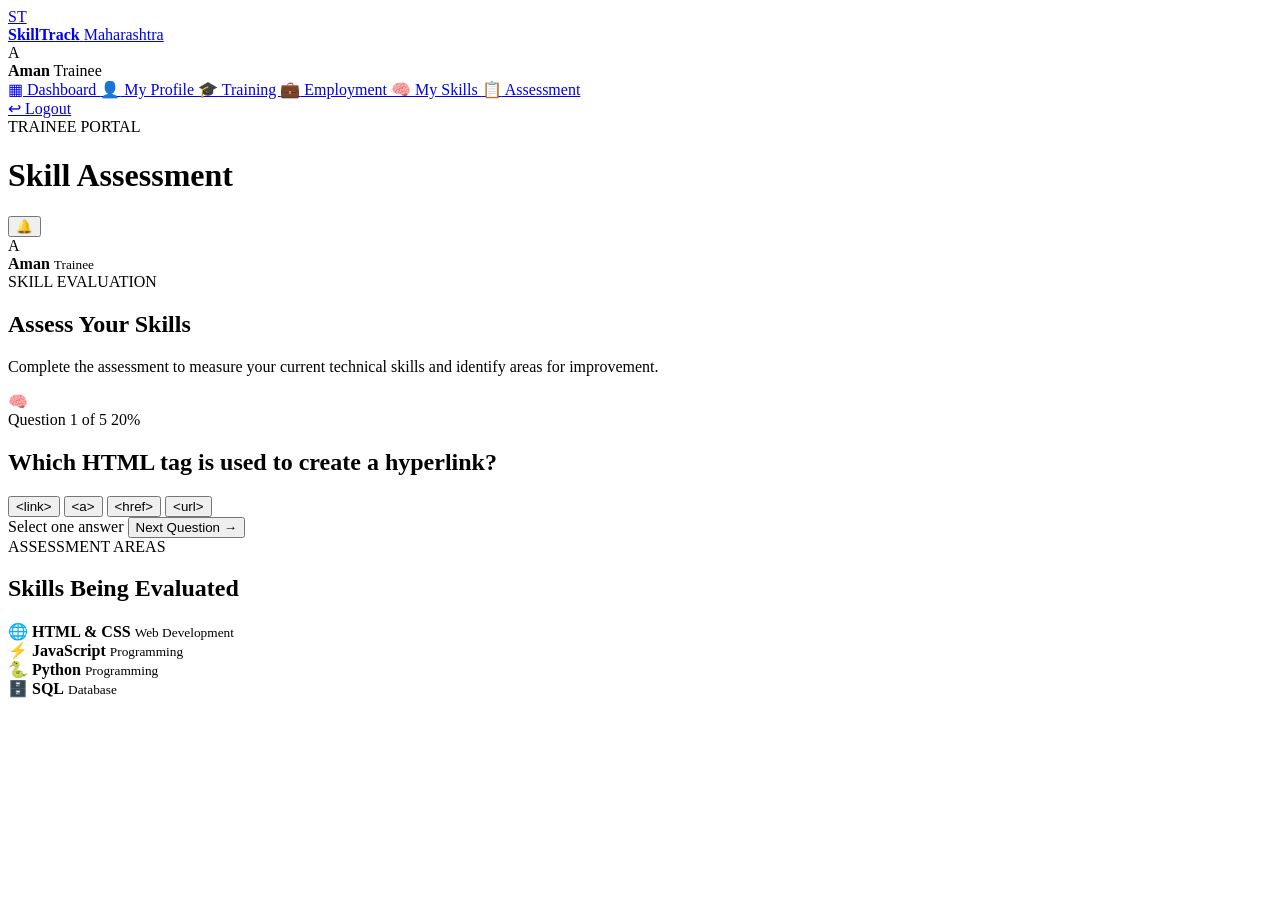
==== assessment.html @ 4063da8e "Create assessment.html" ====
<!DOCTYPE html>
<html lang="en">

<head>
    <meta charset="UTF-8">
    <meta name="viewport" content="width=device-width, initial-scale=1.0">

    <title>Skill Assessment | SkillTrack Maharashtra</title>

    <link rel="stylesheet" href="assessment.css">
</head>

<body>

    <!-- SIDEBAR -->

    <aside class="sidebar">

        <a href="index.html" class="logo">
            <div class="logo-icon">
                ST
            </div>

            <div class="logo-text">
                <strong>SkillTrack</strong>
                <span>Maharashtra</span>
            </div>
        </a>


        <div class="profile-mini">

            <div class="profile-photo">
                A
            </div>

            <div>
                <strong>Aman</strong>
                <span>Trainee</span>
            </div>

        </div>


        <nav class="sidebar-nav">

            <a href="trainee.html">
                <span>▦</span>
                Dashboard
            </a>

            <a href="#">
                <span>👤</span>
                My Profile
            </a>

            <a href="#">
                <span>🎓</span>
                Training
            </a>

            <a href="employment.html">
                <span>💼</span>
                Employment
            </a>

            <a href="#">
                <span>🧠</span>
                My Skills
            </a>

            <a href="assessment.html" class="active">
                <span>📋</span>
                Assessment
            </a>

        </nav>


        <div class="sidebar-bottom">

            <a href="index.html">
                <span>↩</span>
                Logout
            </a>

        </div>

    </aside>


    <!-- MAIN CONTENT -->

    <main class="main">

        <header class="topbar">

            <div>

                <span class="page-label">
                    TRAINEE PORTAL
                </span>

                <h1>
                    Skill Assessment
                </h1>

            </div>


            <div class="top-actions">

                <button class="notification">
                    🔔
                </button>

                <div class="user-menu">

                    <div class="user-avatar">
                        A
                    </div>

                    <div>
                        <strong>Aman</strong>
                        <small>Trainee</small>
                    </div>

                </div>

            </div>

        </header>


        <!-- INTRO -->

        <section class="intro-card">

            <div>

                <span class="card-label">
                    SKILL EVALUATION
                </span>

                <h2>
                    Assess Your Skills
                </h2>

                <p>
                    Complete the assessment to measure your current
                    technical skills and identify areas for improvement.
                </p>

            </div>

            <div class="assessment-icon">
                🧠
            </div>

        </section>


        <!-- ASSESSMENT -->

        <section class="assessment-card">

            <div class="question-header">

                <span>
                    Question 1 of 5
                </span>

                <span>
                    20%
                </span>

            </div>


            <div class="progress">
                <div class="progress-bar"></div>
            </div>


            <h2>
                Which HTML tag is used to create a hyperlink?
            </h2>


            <div class="options">

                <button onclick="selectAnswer(this)">
                    &lt;link&gt;
                </button>

                <button onclick="selectAnswer(this)">
                    &lt;a&gt;
                </button>

                <button onclick="selectAnswer(this)">
                    &lt;href&gt;
                </button>

                <button onclick="selectAnswer(this)">
                    &lt;url&gt;
                </button>

            </div>


            <div class="assessment-footer">

                <span>
                    Select one answer
                </span>

                <button class="next-btn" onclick="nextQuestion()">
                    Next Question →
                </button>

            </div>

        </section>


        <!-- SKILL AREAS -->

        <section class="skill-section">

            <div class="section-heading">

                <div>

                    <span class="card-label">
                        ASSESSMENT AREAS
                    </span>

                    <h2>
                        Skills Being Evaluated
                    </h2>

                </div>

            </div>


            <div class="skill-grid">

                <div class="skill-box">
                    <span>🌐</span>
                    <strong>HTML & CSS</strong>
                    <small>Web Development</small>
                </div>

                <div class="skill-box">
                    <span>⚡</span>
                    <strong>JavaScript</strong>
                    <small>Programming</small>
                </div>

                <div class="skill-box">
                    <span>🐍</span>
                    <strong>Python</strong>
                    <small>Programming</small>
                </div>

                <div class="skill-box">
                    <span>🗄️</span>
                    <strong>SQL</strong>
                    <small>Database</small>
                </div>

            </div>

        </section>

    </main>


    <script>

        function selectAnswer(button) {

            let buttons = document.querySelectorAll(".options button");

            buttons.forEach(function(btn) {
                btn.classList.remove("selected");
            });

            button.classList.add("selected");
        }


        function nextQuestion() {

            alert("Next question will be loaded here.");

        }

    </script>

</body>

</html>
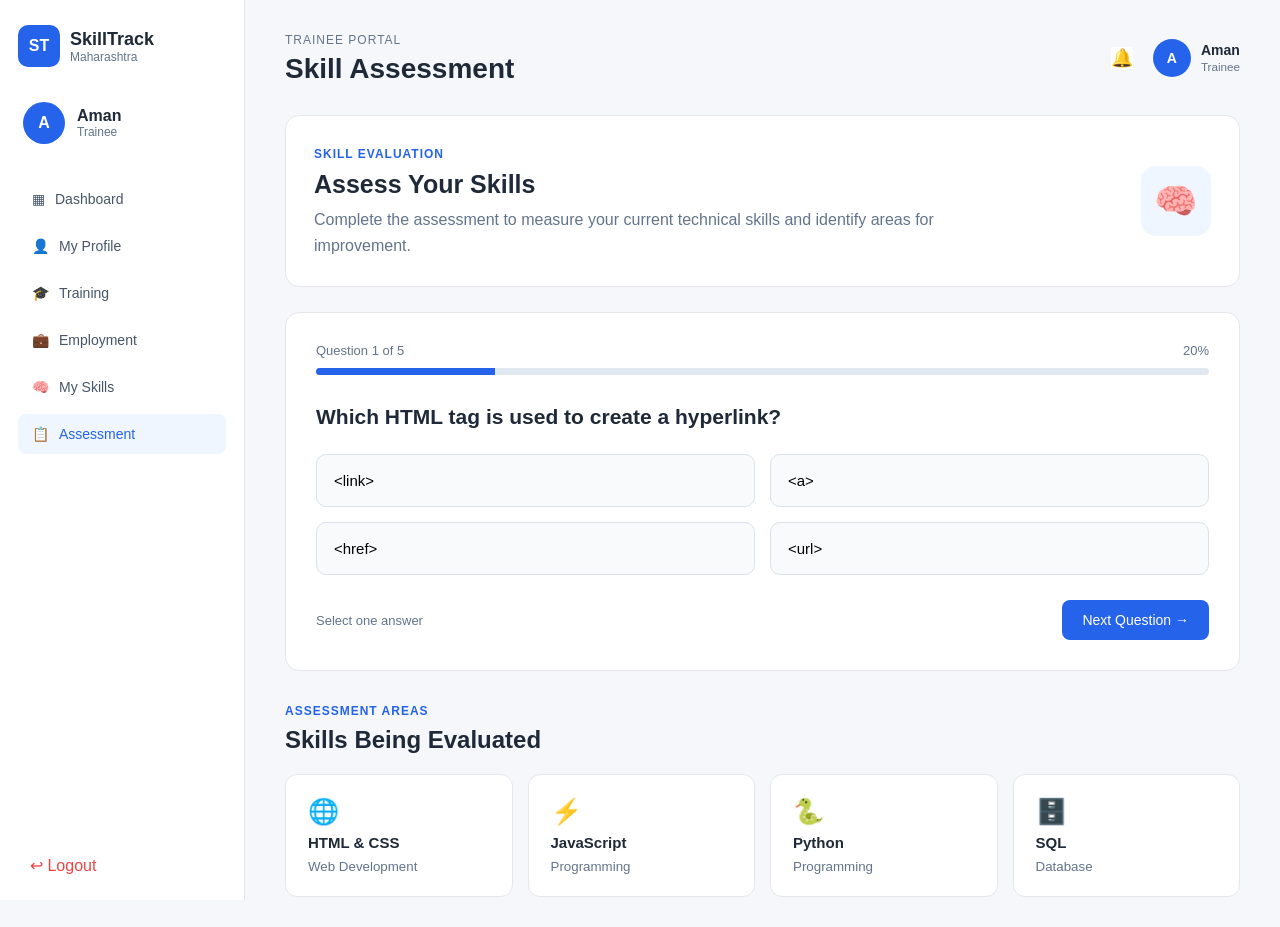
==== commit 023a86fb: "Update assessment.html" ====
--- a/assessment.html
+++ b/assessment.html
@@ -279,25 +279,174 @@
 
     <script>
 
-        function selectAnswer(button) {
-
-            let buttons = document.querySelectorAll(".options button");
-
-            buttons.forEach(function(btn) {
-                btn.classList.remove("selected");
-            });
-
-            button.classList.add("selected");
-        }
-
-
-        function nextQuestion() {
-
-            alert("Next question will be loaded here.");
-
-        }
-
-    </script>
+    let currentQuestion = 0;
+    let score = 0;
+    let selectedAnswer = "";
+
+    const questions = [
+
+    {
+        question: "Which HTML tag is used to create a hyperlink?",
+        options: ["<link>", "<a>", "<href>", "<url>"],
+        answer: "<a>"
+    },
+
+    {
+        question: "Which language is mainly used to add interactivity to a web page?",
+        options: ["HTML", "CSS", "JavaScript", "SQL"],
+        answer: "JavaScript"
+    },
+
+    {
+        question: "Which language is commonly used for data analysis and AI?",
+        options: ["Python", "HTML", "CSS", "XML"],
+        answer: "Python"
+    },
+
+    {
+        question: "Which SQL command is used to retrieve data from a table?",
+        options: ["INSERT", "SELECT", "DELETE", "UPDATE"],
+        answer: "SELECT"
+    },
+
+    {
+        question: "Which technology is used to style an HTML webpage?",
+        options: ["Python", "CSS", "SQL", "Java"],
+        answer: "CSS"
+    }
+
+];
+
+
+function loadQuestion() {
+
+    let question = questions[currentQuestion];
+
+    document.querySelector(".assessment-card h2").innerText =
+        question.question;
+
+    let buttons = document.querySelectorAll(".options button");
+
+    buttons.forEach(function(button, index) {
+
+        button.innerText = question.options[index];
+
+        button.classList.remove("selected");
+
+    });
+
+    document.querySelector(".question-header span:first-child").innerText =
+        "Question " + (currentQuestion + 1) + " of " + questions.length;
+
+    document.querySelector(".question-header span:last-child").innerText =
+        ((currentQuestion + 1) * 20) + "%";
+
+    document.querySelector(".progress-bar").style.width =
+        ((currentQuestion + 1) * 20) + "%";
+
+    selectedAnswer = "";
+
+}
+
+
+function selectAnswer(button) {
+
+    let buttons = document.querySelectorAll(".options button");
+
+    buttons.forEach(function(btn) {
+
+        btn.classList.remove("selected");
+
+    });
+
+    button.classList.add("selected");
+
+    selectedAnswer = button.innerText;
+
+}
+
+
+function nextQuestion() {
+
+    if (selectedAnswer === "") {
+
+        alert("Please select an answer.");
+
+        return;
+
+    }
+
+
+    if (selectedAnswer === questions[currentQuestion].answer) {
+
+        score++;
+
+    }
+
+
+    currentQuestion++;
+
+
+    if (currentQuestion < questions.length) {
+
+        loadQuestion();
+
+    } else {
+
+        showResult();
+
+    }
+
+}
+
+
+function showResult() {
+
+    let percentage = (score / questions.length) * 100;
+
+    document.querySelector(".assessment-card").innerHTML = `
+
+        <div class="result">
+
+            <span class="card-label">
+                ASSESSMENT COMPLETED
+            </span>
+
+            <h2>Your Skill Assessment Result</h2>
+
+            <div class="score">
+                ${percentage}%
+            </div>
+
+            <p>
+                You answered ${score} out of ${questions.length}
+                questions correctly.
+            </p>
+
+            <h3>
+                ${
+                    percentage >= 80
+                    ? "Excellent Skill Level 🚀"
+                    : percentage >= 60
+                    ? "Good Skill Level 👍"
+                    : "Needs Improvement 📚"
+                }
+            </h3>
+
+            <button class="next-btn" onclick="location.reload()">
+                Take Assessment Again
+            </button>
+
+        </div>
+
+    `;
+
+}
+
+
+loadQuestion();
+
+</script>
 
 </body>
 
--- a/assessment.css
+++ b/assessment.css
@@ -0,0 +1,440 @@
+* {
+    margin: 0;
+    padding: 0;
+    box-sizing: border-box;
+}
+
+body {
+    font-family: Arial, sans-serif;
+    background: #f5f7fb;
+    color: #1f2937;
+}
+
+
+/* SIDEBAR */
+
+.sidebar {
+    width: 245px;
+    height: 100vh;
+    background: white;
+    position: fixed;
+    left: 0;
+    top: 0;
+    padding: 25px 18px;
+    border-right: 1px solid #e5e7eb;
+}
+
+.logo {
+    display: flex;
+    align-items: center;
+    gap: 10px;
+    text-decoration: none;
+    color: #1f2937;
+}
+
+.logo-icon {
+    width: 42px;
+    height: 42px;
+    background: #2563eb;
+    color: white;
+    border-radius: 10px;
+    display: flex;
+    align-items: center;
+    justify-content: center;
+    font-weight: bold;
+}
+
+.logo-text {
+    display: flex;
+    flex-direction: column;
+}
+
+.logo-text strong {
+    font-size: 18px;
+}
+
+.logo-text span {
+    font-size: 12px;
+    color: #64748b;
+}
+
+
+.profile-mini {
+    display: flex;
+    align-items: center;
+    gap: 12px;
+    margin: 35px 5px;
+}
+
+.profile-photo {
+    width: 42px;
+    height: 42px;
+    background: #2563eb;
+    color: white;
+    border-radius: 50%;
+    display: flex;
+    align-items: center;
+    justify-content: center;
+    font-weight: bold;
+}
+
+.profile-mini div:last-child {
+    display: flex;
+    flex-direction: column;
+}
+
+.profile-mini span {
+    font-size: 12px;
+    color: #64748b;
+}
+
+
+.sidebar-nav {
+    display: flex;
+    flex-direction: column;
+    gap: 7px;
+}
+
+.sidebar-nav a {
+    text-decoration: none;
+    color: #475569;
+    padding: 12px 14px;
+    border-radius: 8px;
+    font-size: 14px;
+    display: flex;
+    align-items: center;
+    gap: 10px;
+}
+
+.sidebar-nav a:hover,
+.sidebar-nav a.active {
+    background: #eff6ff;
+    color: #2563eb;
+}
+
+
+.sidebar-bottom {
+    position: absolute;
+    bottom: 25px;
+    left: 30px;
+}
+
+.sidebar-bottom a {
+    text-decoration: none;
+    color: #ef4444;
+}
+
+
+/* MAIN */
+
+.main {
+    margin-left: 245px;
+    padding: 30px 40px;
+}
+
+
+/* TOPBAR */
+
+.topbar {
+    display: flex;
+    justify-content: space-between;
+    align-items: center;
+    margin-bottom: 30px;
+}
+
+.page-label {
+    font-size: 12px;
+    color: #64748b;
+    letter-spacing: 1px;
+}
+
+.topbar h1 {
+    font-size: 28px;
+    margin-top: 5px;
+}
+
+.top-actions {
+    display: flex;
+    align-items: center;
+    gap: 20px;
+}
+
+.notification {
+    border: none;
+    background: white;
+    font-size: 18px;
+    cursor: pointer;
+}
+
+.user-menu {
+    display: flex;
+    align-items: center;
+    gap: 10px;
+}
+
+.user-avatar {
+    width: 38px;
+    height: 38px;
+    background: #2563eb;
+    color: white;
+    border-radius: 50%;
+    display: flex;
+    align-items: center;
+    justify-content: center;
+    font-weight: bold;
+}
+
+.user-menu {
+    font-size: 14px;
+}
+
+.user-menu small {
+    display: block;
+    color: #64748b;
+    margin-top: 2px;
+}
+
+
+/* INTRO CARD */
+
+.intro-card {
+    background: white;
+    border-radius: 14px;
+    padding: 28px;
+    display: flex;
+    justify-content: space-between;
+    align-items: center;
+    border: 1px solid #e5e7eb;
+    margin-bottom: 25px;
+}
+
+.card-label {
+    font-size: 12px;
+    color: #2563eb;
+    font-weight: bold;
+    letter-spacing: 1px;
+}
+
+.intro-card h2 {
+    font-size: 25px;
+    margin: 8px 0;
+}
+
+.intro-card p {
+    color: #64748b;
+    max-width: 650px;
+    line-height: 1.6;
+}
+
+.assessment-icon {
+    width: 70px;
+    height: 70px;
+    background: #eff6ff;
+    border-radius: 15px;
+    display: flex;
+    align-items: center;
+    justify-content: center;
+    font-size: 35px;
+}
+
+
+/* ASSESSMENT CARD */
+
+.assessment-card {
+    background: white;
+    padding: 30px;
+    border-radius: 14px;
+    border: 1px solid #e5e7eb;
+    margin-bottom: 30px;
+}
+
+.question-header {
+    display: flex;
+    justify-content: space-between;
+    color: #64748b;
+    font-size: 13px;
+    margin-bottom: 10px;
+}
+
+.progress {
+    width: 100%;
+    height: 7px;
+    background: #e2e8f0;
+    border-radius: 10px;
+    overflow: hidden;
+    margin-bottom: 30px;
+}
+
+.progress-bar {
+    width: 20%;
+    height: 100%;
+    background: #2563eb;
+}
+
+.assessment-card h2 {
+    font-size: 21px;
+    margin-bottom: 25px;
+}
+
+
+/* OPTIONS */
+
+.options {
+    display: grid;
+    grid-template-columns: 1fr 1fr;
+    gap: 15px;
+}
+
+.options button {
+    padding: 17px;
+    background: #f8fafc;
+    border: 1px solid #dbe2ea;
+    border-radius: 10px;
+    text-align: left;
+    cursor: pointer;
+    font-size: 15px;
+}
+
+.options button:hover {
+    border-color: #2563eb;
+    background: #eff6ff;
+}
+
+.options button.selected {
+    border: 2px solid #2563eb;
+    background: #eff6ff;
+    color: #2563eb;
+    font-weight: bold;
+}
+
+
+/* FOOTER */
+
+.assessment-footer {
+    margin-top: 25px;
+    display: flex;
+    justify-content: space-between;
+    align-items: center;
+}
+
+.assessment-footer span {
+    color: #64748b;
+    font-size: 13px;
+}
+
+.next-btn {
+    padding: 12px 20px;
+    background: #2563eb;
+    color: white;
+    border: none;
+    border-radius: 8px;
+    cursor: pointer;
+    font-size: 14px;
+}
+
+.next-btn:hover {
+    background: #1d4ed8;
+}
+
+
+/* SKILL SECTION */
+
+.skill-section {
+    margin-top: 25px;
+}
+
+.section-heading {
+    margin-bottom: 20px;
+}
+
+.section-heading h2 {
+    margin-top: 7px;
+}
+
+.skill-grid {
+    display: grid;
+    grid-template-columns: repeat(4, 1fr);
+    gap: 15px;
+}
+
+.skill-box {
+    background: white;
+    padding: 22px;
+    border-radius: 12px;
+    border: 1px solid #e5e7eb;
+    display: flex;
+    flex-direction: column;
+    gap: 8px;
+}
+
+.skill-box span {
+    font-size: 25px;
+}
+
+.skill-box strong {
+    font-size: 15px;
+}
+
+.skill-box small {
+    color: #64748b;
+}
+
+
+/* MOBILE */
+
+@media (max-width: 900px) {
+
+    .sidebar {
+        width: 200px;
+    }
+
+    .main {
+        margin-left: 200px;
+        padding: 25px;
+    }
+
+    .skill-grid {
+        grid-template-columns: 1fr 1fr;
+    }
+
+}
+
+@media (max-width: 650px) {
+
+    .sidebar {
+        width: 100%;
+        height: auto;
+        position: relative;
+    }
+
+    .sidebar-bottom {
+        position: static;
+        margin-top: 20px;
+    }
+
+    .main {
+        margin-left: 0;
+        padding: 20px;
+    }
+
+    .topbar {
+        flex-direction: column;
+        align-items: flex-start;
+        gap: 15px;
+    }
+
+    .intro-card {
+        flex-direction: column;
+        align-items: flex-start;
+        gap: 20px;
+    }
+
+    .options {
+        grid-template-columns: 1fr;
+    }
+
+    .skill-grid {
+        grid-template-columns: 1fr;
+    }
+
+}
